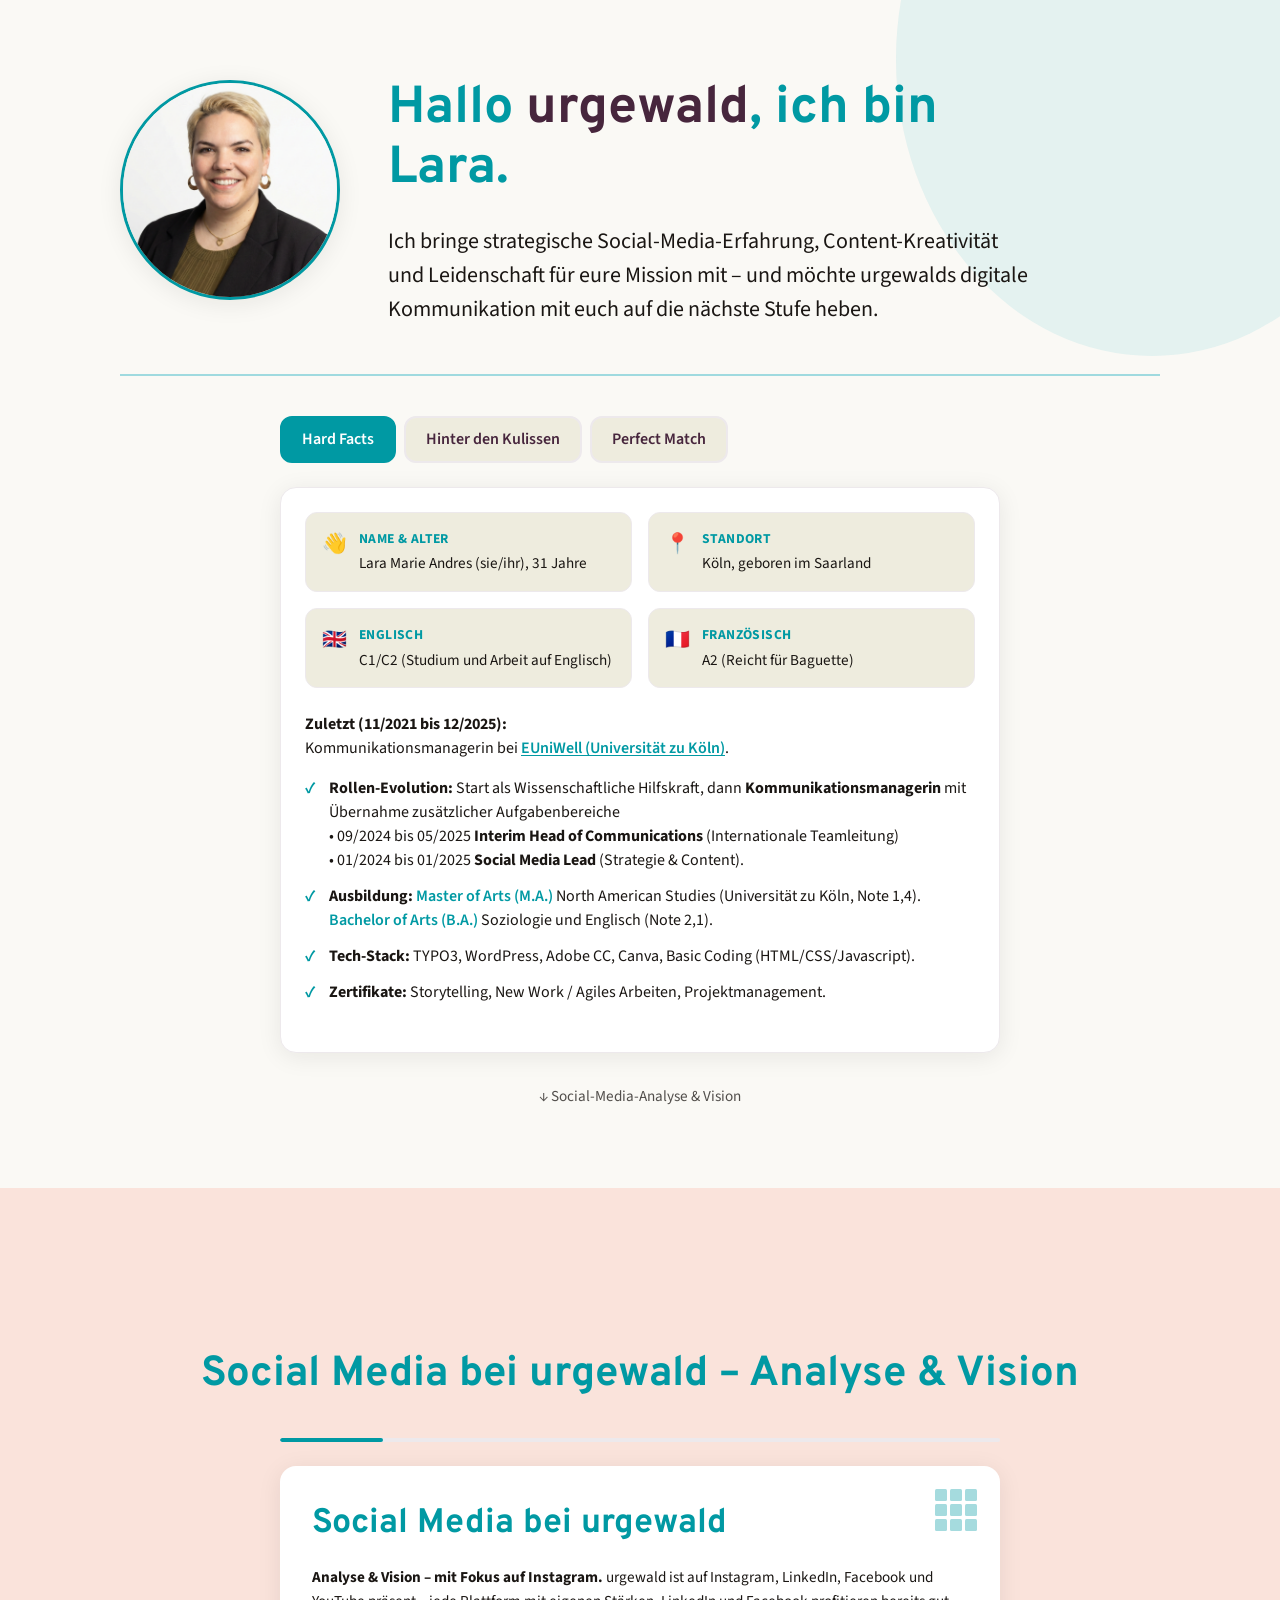
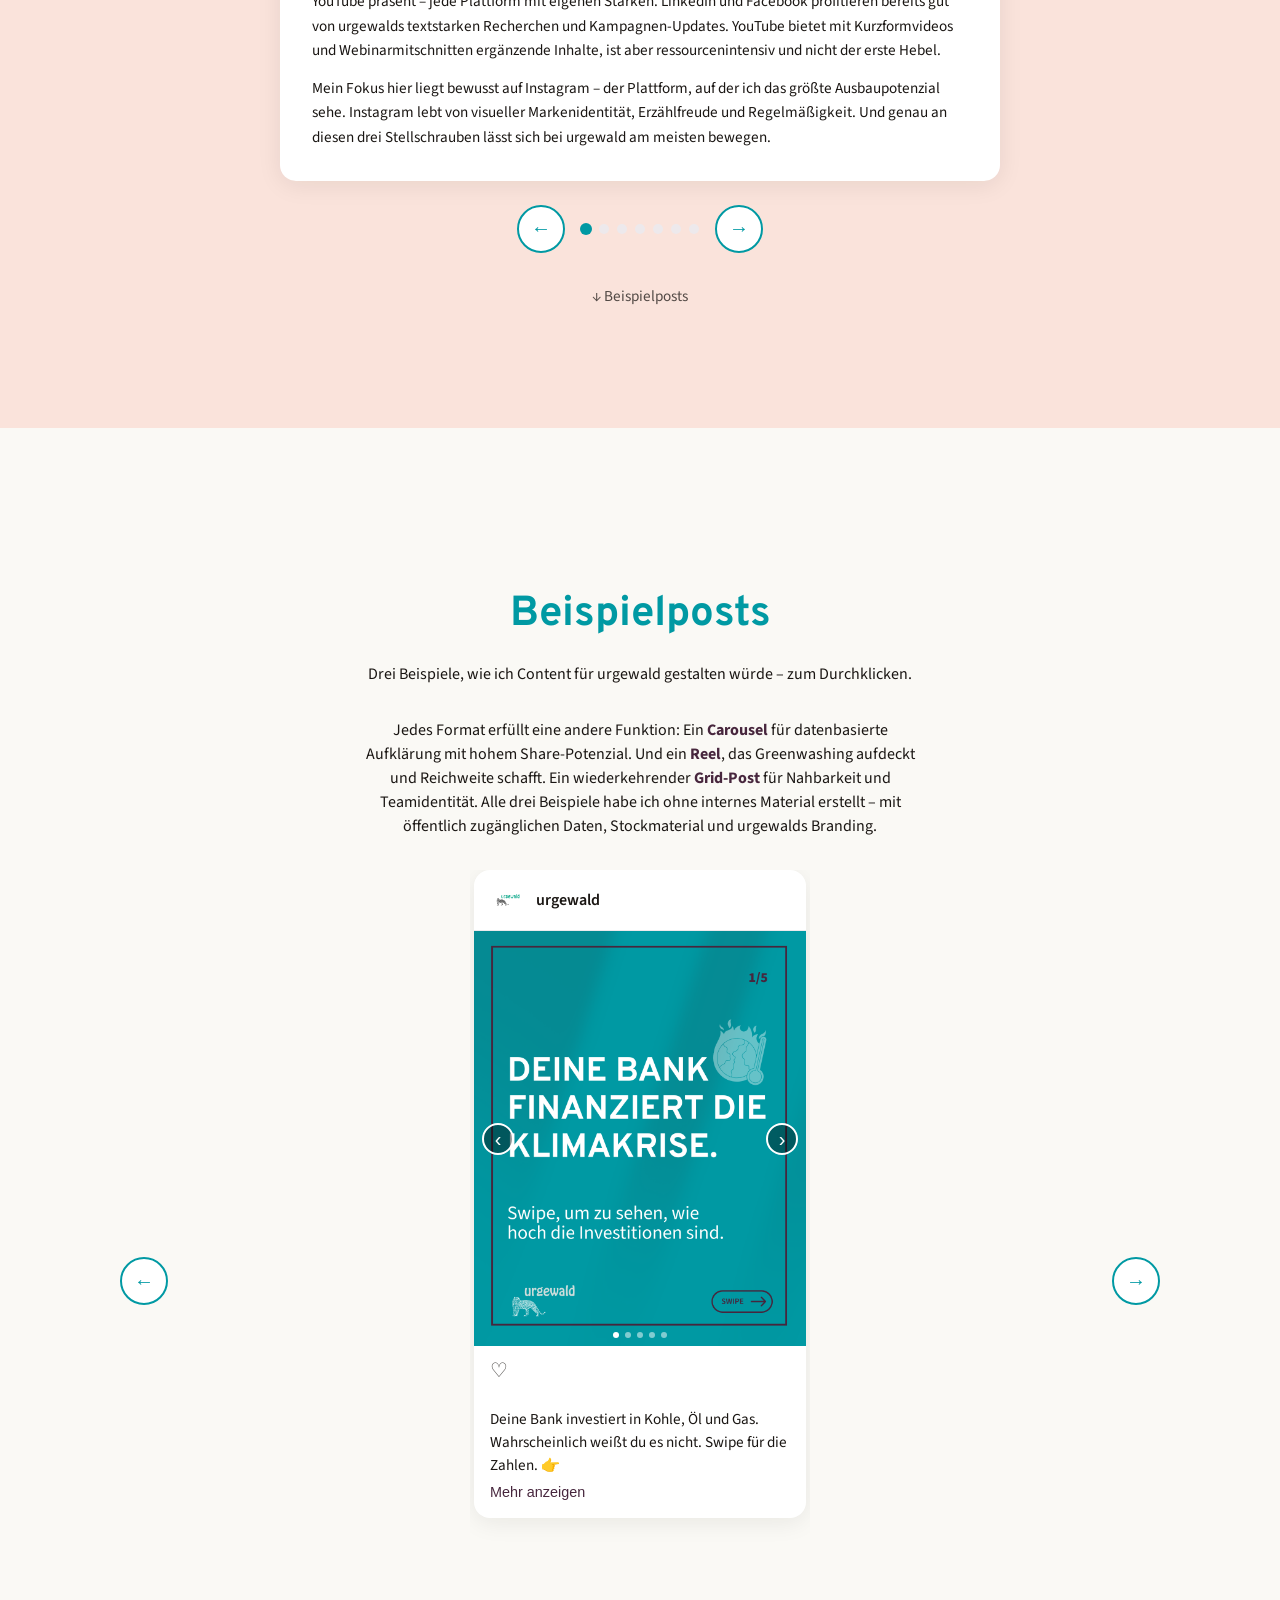
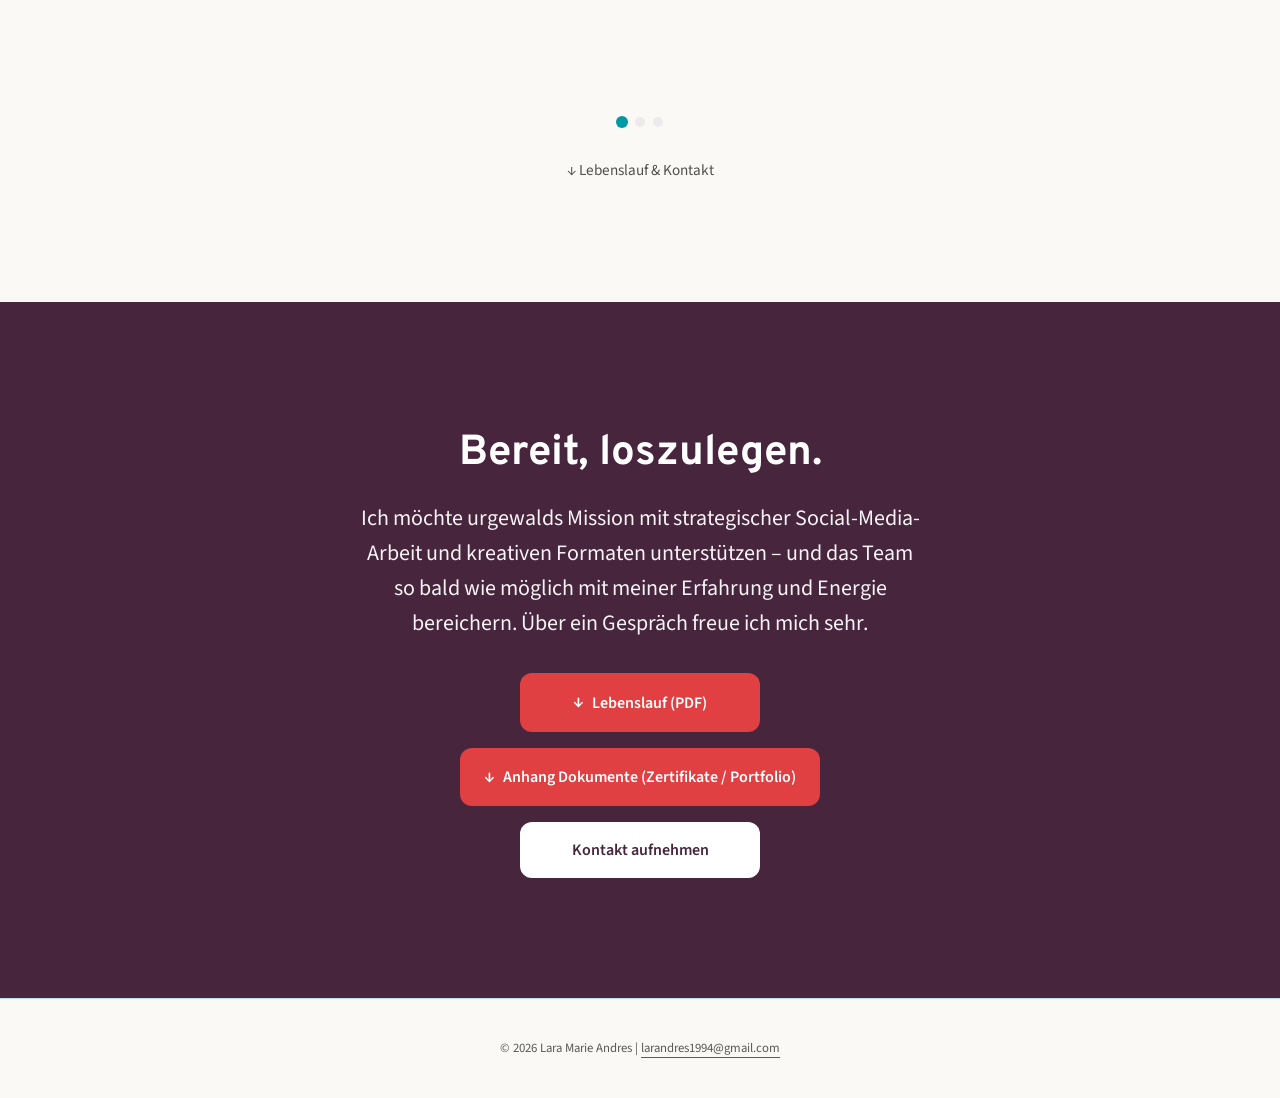
==== urgewald/index.html @ e2831ade "Urgewald Bewerbungsseite Urgewald Bewerbungsseite" ====
<!DOCTYPE html>
<html lang="de">
<head>
  <meta charset="UTF-8">
  <meta name="viewport" content="width=device-width, initial-scale=1.0">
  <title>Lara Marie Andres | Bewerbung Social Media – urgewald</title>
  <link rel="preconnect" href="https://fonts.googleapis.com">
  <link rel="preconnect" href="https://fonts.gstatic.com" crossorigin>
  <link href="https://fonts.googleapis.com/css2?family=Overpass:wght@400;600;700&family=Source+Sans+3:wght@400;600;700&display=swap" rel="stylesheet">
  <link rel="stylesheet" href="css/style.css">
</head>
<body>
  <main>
    <!-- Sektion 1: Hero + Lerne mich kennen -->
    <section class="section-hero revealed" id="hero">
      <div class="hero-accent" aria-hidden="true"></div>
      <div class="container hero-inner">
        <!-- Intro-Block -->
        <div class="hero-content">
          <div class="hero-image-block">
            <div class="hero-image-wrap">
              <img src="../Bewerbung_Quadrat.png" alt="Lara Marie Andres" class="hero-profile-img">
            </div>
          </div>
          <div class="hero-text">
            <h1 class="hero-headline">Hallo <span class="hero-headline-accent">urgewald</span>, ich bin Lara.</h1>
            <p class="hero-pitch">
              Ich bringe strategische Social-Media-Erfahrung, Content-Kreativität und Leidenschaft für eure Mission mit – und möchte urgewalds digitale Kommunikation mit euch auf die nächste Stufe heben.
            </p>
          </div>
        </div>

        <!-- Lerne mich kennen (Tabs wie Hauptseite) -->
        <div class="hero-know-me">
          <div class="tabs-container">
            <div class="tab-buttons" role="tablist">
              <button type="button" class="tab-btn active" role="tab" aria-selected="true" aria-controls="ugw-hard-facts" id="tab-hard" onclick="openTab(event, 'ugw-hard-facts')">Hard Facts</button>
              <button type="button" class="tab-btn" role="tab" aria-selected="false" aria-controls="ugw-behind-scenes" id="tab-behind" onclick="openTab(event, 'ugw-behind-scenes')">Hinter den Kulissen</button>
              <button type="button" class="tab-btn" role="tab" aria-selected="false" aria-controls="ugw-perfect-match" id="tab-match" onclick="openTab(event, 'ugw-perfect-match')">Perfect Match</button>
            </div>

            <div id="ugw-hard-facts" class="tab-content active" role="tabpanel" aria-labelledby="tab-hard">
              <div class="info-cards-grid">
                <div class="info-card">
                  <span class="info-icon">👋</span>
                  <div class="info-content">
                    <strong>Name & Alter</strong>
                    <span>Lara Marie Andres (sie/ihr), 31 Jahre</span>
                  </div>
                </div>
                <div class="info-card">
                  <span class="info-icon">📍</span>
                  <div class="info-content">
                    <strong>Standort</strong>
                    <span>Köln, geboren im Saarland</span>
                  </div>
                </div>
                <div class="info-card">
                  <span class="info-icon">🇬🇧</span>
                  <div class="info-content">
                    <strong>Englisch</strong>
                    <span>C1/C2 (Studium und Arbeit auf Englisch)</span>
                  </div>
                </div>
                <div class="info-card">
                  <span class="info-icon">🇫🇷</span>
                  <div class="info-content">
                    <strong>Französisch</strong>
                    <span>A2 (Reicht für Baguette)</span>
                  </div>
                </div>
              </div>
              <p class="tab-intro"><strong>Zuletzt (11/2021 bis 12/2025):</strong><br>
              Kommunikationsmanagerin bei <a href="https://www.euniwell.eu/" target="_blank" rel="noopener noreferrer" class="ugw-link">EUniWell (Universität zu Köln)</a>.</p>
              <ul class="check-list">
                <li><strong>Rollen-Evolution:</strong> Start als Wissenschaftliche Hilfskraft, dann <strong>Kommunikationsmanagerin</strong> mit Übernahme zusätzlicher Aufgabenbereiche<br>
                  • 09/2024 bis 05/2025 <strong>Interim Head of Communications</strong> (Internationale Teamleitung)<br>
                  • 01/2024 bis 01/2025 <strong>Social Media Lead</strong> (Strategie &amp; Content).</li>
                <li><strong>Ausbildung:</strong> <span class="highlight">Master of Arts (M.A.)</span> North American Studies (Universität zu Köln, Note 1,4). <span class="highlight">Bachelor of Arts (B.A.)</span> Soziologie und Englisch (Note 2,1).</li>
                <li><strong>Tech-Stack:</strong> TYPO3, WordPress, Adobe CC, Canva, Basic Coding (HTML/CSS/Javascript).</li>
                <li><strong>Zertifikate:</strong> Storytelling, New Work / Agiles Arbeiten, Projektmanagement.</li>
              </ul>
            </div>

            <div id="ugw-behind-scenes" class="tab-content" role="tabpanel" aria-labelledby="tab-behind">
              <p><strong>Mein Mindset & Motivation:</strong></p>
              <ul class="check-list">
                <li><strong>Haltung:</strong> Ich verstehe mich als Feministin und blicke <span class="highlight">intersektional</span> auf die Welt. Mein Studium hat meinen Blick für gesellschaftliche Zusammenhänge geschärft.</li>
                <li><strong>Engagement:</strong> Queere Rechte sind mir ein echtes Anliegen. Beim <a href="https://www.schmit-z.de/" target="_blank" rel="noopener noreferrer" class="ugw-link">SCHMIT-Z e.V.</a> habe ich gelernt, wie wichtig Sichtbarkeit ist – und wie man sie schafft.</li>
                <li><strong>Tech-Neugier:</strong> Ich bin der Typ Mensch, der wissen will, <em>wie</em> es funktioniert. Deshalb der VHS-Kurs in Programmierung. Ich nutze Tools nicht nur, ich denke sie mit.</li>
              </ul>
              <div class="info-box">
                <strong>Und sonst so?</strong>
                <p>Ich bin sehr tierlieb und gerne draußen unterwegs. Kreativ bin ich beim Töpfern und Linolschnitt tätig. Meine große Reiseliebe kommt aus meinem interkulturellen Interesse – neue Orte und Menschen inspirieren mich.</p>
                <div class="photo-gallery">
                  <div class="photo-item">
                    <img src="../foto_natur.jpg" alt="Draußen in der Natur" class="gallery-img">
                    <p class="photo-caption">Outdoor-Liebe 🌲</p>
                  </div>
                  <div class="photo-item">
                    <img src="../foto_kreativ.jpg" alt="Kreative Arbeit" class="gallery-img">
                    <p class="photo-caption">Kreativ tätig 🎨</p>
                  </div>
                  <div class="photo-item">
                    <img src="../foto_reise.jpg" alt="Auf Reisen" class="gallery-img">
                    <p class="photo-caption">Weltentdeckerin 🚄</p>
                  </div>
                </div>
              </div>
            </div>

            <div id="ugw-perfect-match" class="tab-content" role="tabpanel" aria-labelledby="tab-match">
              <p><strong>Was ich suche:</strong></p>
              <p>Köln ist meine Homebase. Ich suche eine Aufgabe mit <span class="highlight">Wirkung</span> – genau wie bei urgewald.</p>
              <ul class="check-list">
                <li><strong>Das Umfeld:</strong> Meine Wurzeln liegen im Non-Profit-Sektor. Ein <strong>wertebasiertes</strong> Team wie eures reizt mich besonders.</li>
                <li><strong>Ort & Modus:</strong> Köln passt perfekt. <strong>Hybrid & Remote</strong> sind für mich selbstverständlich – und zu Protesten oder Terminen reise ich gerne.</li>
                <li><strong>Die Kultur:</strong> Offenheit, Humor und der Wille, Dinge besser zu machen – das lebe ich. Lösungsorientierte Kritik und strukturiertes Feedback schätze ich.</li>
              </ul>
              <div class="availability-box">
                <strong class="availability-title">Verfügbarkeit & Rahmenbedingungen</strong>
                <div class="availability-grid">
                  <div class="availability-card">
                    <span class="availability-icon">📅</span>
                    <span class="availability-label">Start</span>
                    <span class="availability-value">So bald wie möglich</span>
                  </div>
                  <div class="availability-card">
                    <span class="availability-icon">⏰</span>
                    <span class="availability-label">Stunden</span>
                    <span class="availability-value">32–38,5 möglich</span>
                  </div>
                  <div class="availability-card">
                    <span class="availability-icon">🚄</span>
                    <span class="availability-label">Reisebereitschaft</span>
                    <span class="availability-value">Ja, gerne für Proteste und Termine</span>
                  </div>
                </div>
              </div>
            </div>
          </div>
        </div>

        <p class="scroll-hint" onclick="document.querySelector('.section-slides').scrollIntoView({behavior:'smooth'})">
          ↓ Social-Media-Analyse &amp; Vision
        </p>
      </div>
    </section>
    <!-- Sektion 2: Slide-Präsentation -->
    <section class="section-slides" id="slides">
      <div class="container">
        <h2 class="slides-section-title">Social Media bei urgewald – Analyse & Vision</h2>
        <div class="slides-wrapper">
          <div class="slides-progress" role="progressbar" aria-valuenow="1" aria-valuemin="1" aria-valuemax="7">
            <div class="slides-progress-bar" id="slidesProgressBar"></div>
          </div>
          <div class="slides-viewport">
            <div class="slide active" data-slide="1">
              <div class="slide-card">
                <span class="slide-picto" aria-hidden="true">
                  <svg viewBox="0 0 32 32" fill="currentColor" width="48" height="48"><rect x="2" y="2" width="8" height="8" rx="1"/><rect x="12" y="2" width="8" height="8" rx="1"/><rect x="22" y="2" width="8" height="8" rx="1"/><rect x="2" y="12" width="8" height="8" rx="1"/><rect x="12" y="12" width="8" height="8" rx="1"/><rect x="22" y="12" width="8" height="8" rx="1"/><rect x="2" y="22" width="8" height="8" rx="1"/><rect x="12" y="22" width="8" height="8" rx="1"/><rect x="22" y="22" width="8" height="8" rx="1"/></svg>
                </span>
                <h3>Social Media bei urgewald</h3>
                <div class="slide-body">
                  <p><strong>Analyse & Vision – mit Fokus auf Instagram.</strong> urgewald ist auf Instagram, LinkedIn, Facebook und YouTube präsent – jede Plattform mit eigenen Stärken. LinkedIn und Facebook profitieren bereits gut von urgewalds textstarken Recherchen und Kampagnen-Updates. YouTube bietet mit Kurzformvideos und Webinarmitschnitten ergänzende Inhalte, ist aber ressourcenintensiv und nicht der erste Hebel.</p>
                  <p>Mein Fokus hier liegt bewusst auf Instagram – der Plattform, auf der ich das größte Ausbaupotenzial sehe. Instagram lebt von visueller Markenidentität, Erzählfreude und Regelmäßigkeit. Und genau an diesen drei Stellschrauben lässt sich bei urgewald am meisten bewegen.</p>
                </div>
              </div>
            </div>
            <div class="slide" data-slide="2">
              <div class="slide-card">
                <span class="slide-picto" aria-hidden="true">
                  <svg viewBox="0 0 32 32" fill="none" stroke="currentColor" stroke-width="1.5" stroke-linecap="round" stroke-linejoin="round" width="48" height="48"><line x1="16" y1="0.5" x2="16" y2="4.5"/><line x1="8" y1="4" x2="10" y2="6"/><line x1="24" y1="4" x2="22" y2="6"/><circle cx="16" cy="11" r="7"/><path d="M13 18h6l1 4H12l1-4z"/></svg>
                </span>
                <h3>Was läuft gut</h3>
                <div class="slide-body">
                  <p><strong>Starke inhaltliche Substanz – und Inhalte, die ankommen.</strong> Was vielen Organisationen auf Social Media fehlt, hat urgewald im Überfluss: brisante Recherchen, harte Zahlen und echte Kampagnenerfolge. Dass daraus wirksamer Content werden kann, zeigt <a href="https://www.instagram.com/p/DUA5lpFCEUA/?img_index=1" target="_blank" rel="noopener noreferrer">dieser Eigen-Post zum Milliarden-Deal von Energy Transfer mit der Deutschen Bank</a>: „Milliarden-Deal mit Klimakiller und Deutsche Bank mal wieder dabei…" – starke Hook, atmosphärisches Bild, Swipe-Aufforderung. 467 Likes, 74 Shares, 169 Saves. Das sind Zahlen, die zeigen: Wenn urgewald in einem eigenständigen Format mit klarer Handschrift postet, funktioniert das hervorragend. Dieser Post ist die Blaupause – davon braucht es mehr.</p>
                </div>
              </div>
            </div>
            <div class="slide" data-slide="3">
              <div class="slide-card">
                <span class="slide-picto" aria-hidden="true">
                  <svg viewBox="0 0 32 32" fill="none" stroke="currentColor" stroke-width="1.25" stroke-linecap="round" width="48" height="48"><circle cx="16" cy="16" r="3"/><circle cx="16" cy="5" r="2.5"/><circle cx="24" cy="9" r="2.5"/><circle cx="27" cy="16" r="2.5"/><circle cx="24" cy="23" r="2.5"/><circle cx="16" cy="27" r="2.5"/><circle cx="8" cy="23" r="2.5"/><circle cx="5" cy="16" r="2.5"/><circle cx="8" cy="9" r="2.5"/><line x1="16" y1="16" x2="16" y2="7"/><line x1="16" y1="16" x2="21.5" y2="10.5"/><line x1="16" y1="16" x2="24.5" y2="16"/><line x1="16" y1="16" x2="21.5" y2="21.5"/><line x1="16" y1="16" x2="16" y2="24.5"/><line x1="16" y1="16" x2="10.5" y2="21.5"/><line x1="16" y1="16" x2="7.5" y2="16"/><line x1="16" y1="16" x2="10.5" y2="10.5"/><line x1="16" y1="7" x2="10.5" y2="10.5"/><line x1="16" y1="7" x2="21.5" y2="10.5"/><line x1="21.5" y1="10.5" x2="24.5" y2="16"/><line x1="24.5" y1="16" x2="21.5" y2="21.5"/><line x1="21.5" y1="21.5" x2="16" y2="24.5"/><line x1="16" y1="24.5" x2="10.5" y2="21.5"/><line x1="10.5" y1="21.5" x2="7.5" y2="16"/><line x1="7.5" y1="16" x2="10.5" y2="10.5"/><line x1="10.5" y1="10.5" x2="16" y2="7"/></svg>
                </span>
                <h3>Was läuft gut</h3>
                <div class="slide-body">
                  <p><strong>Starkes Netzwerk & kluge Kooperationen.</strong> urgewald kooperiert bereits regelmäßig mit reichweitenstarken Accounts – darunter <a href="https://www.instagram.com/campaignforukraine" target="_blank" rel="noopener noreferrer">@campaignforukraine</a> (20,5k Follower) und <a href="https://www.instagram.com/fridaysforfuture.de" target="_blank" rel="noopener noreferrer">@fridaysforfuture.de</a> (550.000+ Follower). Co-Posts mit solchen Partnern sind ein enormer Reichweiten-Hebel, gerade für einen wachsenden Account. Aus meiner Erfahrung beim Aufbau der Social-Media-Kanäle von EUniWell weiß ich: Solche Netzwerke aufzubauen dauert oft Jahre. Dass urgewald hier schon so gut aufgestellt ist, ist ein echter Vorsprung – und eine Grundlage, auf der sich strategisch aufbauen lässt.</p>
                </div>
              </div>
            </div>
            <div class="slide" data-slide="4">
              <div class="slide-card">
                <span class="slide-picto" aria-hidden="true">
                  <svg viewBox="0 0 32 32" fill="currentColor" width="48" height="48"><rect x="4" y="20" width="4" height="8" rx="0.5"/><rect x="10" y="14" width="4" height="14" rx="0.5"/><rect x="16" y="8" width="4" height="20" rx="0.5"/><rect x="22" y="14" width="4" height="14" rx="0.5"/><rect x="28" y="20" width="4" height="8" rx="0.5"/></svg>
                </span>
                <h3>Woran wir arbeiten sollten</h3>
                <div class="slide-body">
                  <p><strong>Mehr Eigen-Content, höhere Frequenz.</strong> Der Instagram-Feed zeigt aktuell einen hohen Anteil an Co-Posts – ein Zeichen der starken Netzwerkarbeit und absolut richtig so. Aber: Co-Posts allein bauen keine Marke. Wer auf urgewalds Profil landet, muss innerhalb weniger Sekunden verstehen: Das ist urgewald, das machen die, dafür stehen die.</p>
                  <p>Der Energy-Transfer-Post zeigt, wie stark urgewalds Eigen-Content performen kann – deutlich besser als die meisten Co-Posts. Der Schlüssel liegt darin, die eigene Postfrequenz deutlich zu erhöhen. Wenn von neun Posts im Grid sechs klar als urgewald-Content erkennbar sind – mit einheitlichem Design, eigener Tonalität, eigenen Formaten – dann ordnen sich Co-Posts ganz natürlich dazwischen ein, ohne das Gesamtbild zu dominieren.</p>
                  <p>Gleichzeitig ist eine höhere Frequenz essenziell für den Algorithmus: Instagram belohnt Accounts, die regelmäßig und verlässlich posten, mit mehr Sichtbarkeit. Wer drei- bis viermal pro Woche postet statt unregelmäßig, wird vom Algorithmus anders behandelt – mehr Impressions, mehr Explore-Reichweite, mehr Wachstum.</p>
                </div>
              </div>
            </div>
            <div class="slide" data-slide="5">
              <div class="slide-card">
                <span class="slide-picto" aria-hidden="true">
                  <svg viewBox="0 0 32 32" fill="none" stroke="currentColor" stroke-width="1.5" stroke-linejoin="round" width="48" height="48"><rect x="6" y="18" width="20" height="8" rx="1"/><rect x="8" y="12" width="20" height="8" rx="1"/><rect x="10" y="6" width="20" height="8" rx="1"/></svg>
                </span>
                <h3>Woran wir arbeiten sollten</h3>
                <div class="slide-body">
                  <p><strong>Neue Erzählformen & wiederkehrende Formate.</strong> Mehr Frequenz heißt nicht einfach mehr Content – sondern klügerer Content. Wiederkehrende Serien lösen gleich mehrere Probleme: Sie schaffen Wiedererkennbarkeit, erleichtern die Produktion und geben der Community Orientierung.</p>
                  <p>Beispiele, die zu urgewald passen könnten:</p>
                  <ul class="slide-list">
                    <li><strong>„Follow the Money"</strong> – Daten-Carousels, die Finanzflüsse sichtbar machen. urgewalds Kernkompetenz, übersetzt in ein visuelles Format.</li>
                    <li><strong>„Wusstest du, dass deine Bank…?"</strong> – Einzelfakten, provokant aufbereitet. Hohe Share-Wahrscheinlichkeit, niedrige Produktionsschwelle.</li>
                    <li><strong>„Gesichter von urgewald"</strong> – Campaigner*innen erzählen in 60 Sekunden, woran sie gerade arbeiten. Nahbarkeit und die Menschen hinter den Recherchen.</li>
                    <li><strong>Kampagnen-Updates</strong> – Was hat urgewald diese Woche bewegt? Ein festes Format, das Erfolge erlebbar macht.</li>
                  </ul>
                  <p>Damit Formate wiedererkennbar und konsistent wirken, ist ein <strong>verbindlicher Styleguide</strong> – für Schrift, Farben und Tonalität – unabdingbar.</p>
                  <p>Humor und Zugänglichkeit sind dabei kein Widerspruch zur Ernsthaftigkeit – Accounts wie <a href="https://www.instagram.com/katapultmagazin" target="_blank" rel="noopener noreferrer">@katapultmagazin</a> zeigen, dass gerade die Kombination aus Haltung und Leichtigkeit auf Instagram funktioniert.</p>
                </div>
              </div>
            </div>
            <div class="slide" data-slide="6">
              <div class="slide-card">
                <span class="slide-picto" aria-hidden="true">
                  <svg viewBox="0 0 32 32" fill="none" stroke="currentColor" stroke-width="1.5" stroke-linecap="round" width="48" height="48"><circle cx="16" cy="16" r="10"/><circle cx="16" cy="16" r="4"/><line x1="16" y1="6" x2="16" y2="10"/><line x1="16" y1="22" x2="16" y2="26"/><line x1="6" y1="16" x2="10" y2="16"/><line x1="22" y1="16" x2="26" y2="16"/><line x1="10" y1="10" x2="13" y2="13"/><line x1="22" y1="10" x2="19" y2="13"/><line x1="22" y1="22" x2="19" y2="19"/><line x1="10" y1="22" x2="13" y2="19"/></svg>
                </span>
                <h3>Meine Vision</h3>
                <div class="slide-body">
                  <p>Social Media nicht als Verlängerung der Pressearbeit, sondern als eigenständiges Kampagnen-Instrument.</p>
                  <ul class="slide-list">
                    <li><strong>Eigene Stimme stärken.</strong> Kooperationen bleiben ein wichtiger Reichweiten-Hebel – aber urgewald braucht daneben einen starken, regelmäßigen eigenen Content-Strom. Der Energy-Transfer-Post beweist: Wenn urgewald mit eigener Handschrift postet, übertrifft das die meisten Co-Posts an Engagement. Mehr davon.</li>
                    <li><strong>Formate, die tragen.</strong> Wiederkehrende Serien, die sowohl schnell produzierbar sind als auch visuell überzeugen. Ein System, kein Zufall. Eigen-Content als Rückgrat, Co-Posts als Reichweiten-Boost.</li>
                    <li><strong>Community aufbauen.</strong> Nicht nur senden, sondern Beziehungen pflegen. Kommentare beantworten, Interaktion fördern, Influencer*innen-Kooperationen anstoßen. Aus Follower*innen werden Unterstützer*innen – und aus Unterstützer*innen Spender*innen.</li>
                    <li><strong>Datenbasiert weiterentwickeln.</strong> Klare KPIs, regelmäßige Performance-Reviews. Nicht Reichweite um jeden Preis, sondern Reichweite, die auf urgewalds Mission einzahlt.</li>
                  </ul>
                </div>
              </div>
            </div>
            <div class="slide" data-slide="7">
              <div class="slide-card">
                <span class="slide-picto" aria-hidden="true">
                  <svg viewBox="0 0 32 32" fill="none" stroke="currentColor" stroke-width="1.5" stroke-linecap="round" stroke-linejoin="round" width="48" height="48"><path d="M5 26h8v-6h8v-6h8v-6"/></svg>
                </span>
                <h3>Erste Schritte</h3>
                <div class="slide-body">
                  <p>Ein guter Start heißt für mich: Zuerst zuhören, dann gestalten.</p>
                  <p><strong>Monat 1 – Verstehen.</strong> Gespräche mit dem Medien-Team, den Campaigner*innen und der Geschäftsführung. Welche Kampagnen stehen an? Was hat funktioniert, was nicht? Wie sieht der Workflow aus? Parallel: Audit aller Social-Media-Kanäle – Zahlen, Formate, Zielgruppen, Posting-Frequenz.</p>
                  <p><strong>Monat 2–3 – Grundlagen legen.</strong> Content-Strategie entwickeln. Erste eigene Formatserien pilotieren und die Posting-Frequenz schrittweise hochfahren. Redaktionsprozesse etablieren, die zum Team passen – nachhaltig produzierbar, nicht auf Burnout gebaut.</p>
                  <p><strong>Monat 4–6 – Skalieren und lernen.</strong> Formate anhand erster Performance-Daten optimieren. Neue Erzählformen testen. Influencer*innen-Kooperationen anstoßen. Erste Erfolge sichtbar machen – intern wie extern.</p>
                  <p>Aus meiner Erfahrung bei EUniWell weiß ich: Der Aufbau von Social-Media-Kanälen braucht Geduld – die ersten Monate sind selten spektakulär. Aber mit klarer Strategie, starken Formaten und dem Netzwerk, das urgewald bereits hat, bin ich überzeugt, dass die Wachstumskurve kommen wird.</p>
                </div>
              </div>
            </div>
          </div>
          <div class="slides-nav">
            <button type="button" class="slides-btn slides-btn-prev" id="slidesPrev" aria-label="Vorheriger Slide">←</button>
            <div class="slides-dots" id="slidesDots" role="tablist"></div>
            <button type="button" class="slides-btn slides-btn-next" id="slidesNext" aria-label="Nächster Slide">→</button>
          </div>
        </div>
        <p class="scroll-hint" onclick="document.querySelector('#carousel').scrollIntoView({behavior:'smooth'})">
          ↓ Beispielposts
        </p>
      </div>
    </section>
    <!-- Sektion 3: Carousel -->
    <section class="section-carousel" id="carousel">
      <div class="container">
        <h2 class="carousel-section-title">Beispielposts</h2>
        <p class="carousel-section-intro">Drei Beispiele, wie ich Content für urgewald gestalten würde – zum Durchklicken.</p>
        <p class="carousel-section-intro">Jedes Format erfüllt eine andere Funktion: Ein <span class="format-term">Carousel</span> für datenbasierte Aufklärung mit hohem Share-Potenzial. Und ein <span class="format-term">Reel</span>, das Greenwashing aufdeckt und Reichweite schafft. Ein wiederkehrender <span class="format-term">Grid-Post</span> für Nahbarkeit und Teamidentität. Alle drei Beispiele habe ich ohne internes Material erstellt – mit öffentlich zugänglichen Daten, Stockmaterial und urgewalds Branding.</p>
        <div class="carousel-outer">
          <button type="button" class="carousel-arrow carousel-arrow-prev" id="carouselPrev" aria-label="Vorheriger Post">←</button>
          <div class="carousel-viewport">
            <div class="carousel-track" id="carouselTrack">
              <article class="carousel-card">
                <div class="post-mockup">
                  <div class="post-mockup-header">
                    <img src="assets/images/urgewald-profil.png.jpg" alt="urgewald" class="post-mockup-avatar">
                    <span class="post-mockup-name">urgewald</span>
                  </div>
                  <div class="post-mockup-media post-mockup-carousel">
                    <div class="inner-carousel-viewport">
                      <div class="inner-carousel-track" data-inner-carousel>
                        <img src="assets/images/urgewald Carousel 1.png" alt="Carousel 1/5 – Deine Bank finanziert die Klimakrise">
                        <img src="assets/images/urgewald Carousel 2.png" alt="Carousel 2/5 – 3,8 Billionen">
                        <img src="assets/images/urgewald Carousel 3.png" alt="Carousel 3/5 – Deutsche Banken">
                        <img src="assets/images/urgewald Carousel 4.png" alt="Carousel 4/5 – Du kannst etwas tun">
                        <img src="assets/images/urgewald Carousel 5.png" alt="Carousel 5/5 – urgewald deckt auf">
                      </div>
                    </div>
                    <button type="button" class="inner-carousel-btn inner-carousel-prev" aria-label="Vorheriges Bild">‹</button>
                    <button type="button" class="inner-carousel-btn inner-carousel-next" aria-label="Nächstes Bild">›</button>
                    <div class="inner-carousel-dots" data-inner-dots></div>
                  </div>
                  <div class="post-mockup-metrics">
                    <button type="button" class="post-mockup-like" aria-label="Gefällt mir" data-post-like><span class="like-icon" aria-hidden="true">♡</span></button>
                  </div>
                  <div class="post-mockup-caption" data-caption>
                    <div class="caption-text">
                      <p>Deine Bank investiert in Kohle, Öl und Gas. Wahrscheinlich weißt du es nicht. Swipe für die Zahlen. 👉</p>
                      <p>3,8 Billionen Euro – so viel haben die 60 größten Banken weltweit seit dem Pariser Klimaabkommen in fossile Energien gesteckt. Darunter auch deutsche Banken: Deutsche Bank, Commerzbank, DZ Bank.</p>
                      <p>Sie vergeben Kredite an Unternehmen, die neue Kohleminen erschließen, Öl-Pipelines bauen und LNG-Terminals errichten. Gleichzeitig schmücken sie ihre Websites mit Windrädern und ESG-Versprechen.</p>
                      <p>Was du tun kannst:<br>🔍 Frag deine Bank, was sie mit deinem Geld macht.<br>🔄 Wechsle zu einer nachhaltigen Alternative.<br>📢 Teile diesen Post – denn die meisten wissen es nicht.</p>
                      <p>Quellen: Banking on Climate Chaos Report 2024, urgewald GOGEL-Datenbank (öffentlich zugänglich)</p>
                      <p>🔗 Link in Bio: Prüfe deine Bank.</p>
                      <p>#FollowTheMoney #Klimakrise #DeutscheBank #Greenwashing #urgewald #Bankenwechsel #FossilFinance</p>
                    </div>
                    <button type="button" class="caption-toggle" data-caption-toggle>Mehr anzeigen</button>
                  </div>
                </div>
              </article>
              <article class="carousel-card">
                <div class="post-mockup">
                  <div class="post-mockup-header">
                    <img src="assets/images/urgewald-profil.png.jpg" alt="urgewald" class="post-mockup-avatar">
                    <span class="post-mockup-name">urgewald</span>
                  </div>
                  <div class="post-mockup-media post-mockup-media-reel">
                    <video src="assets/images/urgewald Reel.mp4" playsinline loop preload="metadata" class="post-mockup-video" aria-label="Reel-Video" data-reel-video></video>
                    <button type="button" class="reel-play-overlay" data-reel-play aria-label="Video mit Ton abspielen">
                      <span class="reel-play-icon" aria-hidden="true">▶</span>
                      <span class="reel-play-label">Mit Ton abspielen</span>
                    </button>
                  </div>
                  <div class="post-mockup-metrics">
                    <button type="button" class="post-mockup-like" aria-label="Gefällt mir" data-post-like><span class="like-icon" aria-hidden="true">♡</span></button>
                  </div>
                  <div class="post-mockup-caption" data-caption>
                    <div class="caption-text">
                      <p>„Wir maximieren unseren Beitrag zu den Pariser Klimazielen." – Deutsche Bank, Geschäftsbericht 2024.</p>
                      <p>Die Realität? 👀</p>
                      <p>💰 Täglich 45 Mio. US-Dollar für fossile Unternehmen<br>🌊 Platz 16 der größten LNG-Finanzierer weltweit<br>🌳 Platz 4 bei Öl- und Gasbohrungen im Amazonas<br>🏭 Geschäfte mit 22 der 30 klimaschädlichsten Unternehmen der Welt</p>
                      <p>Grüne Websites, grüne Versprechen – und fossile Milliarden. Wir schauen hin.</p>
                      <p>🔗 In unserer GOGEL-Datenbank könnt ihr selbst nachschauen, welche Banken fossile Industrien finanzieren. Link in Bio.</p>
                      <p>Quelle: urgewald-Briefing „Deutsche Bank: Fossile aus Leidenschaft", Banking on Climate Chaos 2024, GOGEL</p>
                      <p>#DeutscheBank #Greenwashing #FollowTheMoney #Klimakrise #FossilFinance #urgewald #LNG #Kohle #EnergyTransfer</p>
                    </div>
                    <button type="button" class="caption-toggle" data-caption-toggle>Mehr anzeigen</button>
                  </div>
                </div>
              </article>
              <article class="carousel-card">
                <div class="post-mockup">
                  <div class="post-mockup-header">
                    <img src="assets/images/urgewald-profil.png.jpg" alt="urgewald" class="post-mockup-avatar">
                    <span class="post-mockup-name">urgewald</span>
                  </div>
                  <div class="post-mockup-media">
                    <img src="assets/images/urgewald Grid Post.png" alt="Lerne uns kennen – Hi, ich bin Lara! Lara Marie Andres, Senior Managerin Digitale Kommunikation" class="post-mockup-img">
                  </div>
                  <div class="post-mockup-metrics">
                    <button type="button" class="post-mockup-like" aria-label="Gefällt mir" data-post-like><span class="like-icon" aria-hidden="true">♡</span></button>
                  </div>
                  <div class="post-mockup-caption" data-caption>
                    <div class="caption-text">
                      <p>Neu hier? Dann lass uns vorstellen. 👋</p>
                      <p>Wir sind rund 70 Menschen, die Banken und Konzernen auf die Finger schauen – wenn ihre Geschäfte Mensch und Umwelt schaden. In dieser Serie zeigen wir euch, wer hinter urgewald steckt.</p>
                      <p>Den Anfang macht Lara aus dem Kommunikationsteam. Ihr Antrieb: Die Recherchen und Daten von urgewald so erzählen, dass sie nicht in PDFs verschwinden – sondern Millionen Menschen erreichen. 📣</p>
                      <p>Wer sind wir noch? Stay tuned. ✊</p>
                      <p>#WirSindUrgewald #urgewald #Klimagerechtigkeit #NGO</p>
                    </div>
                    <button type="button" class="caption-toggle" data-caption-toggle>Mehr anzeigen</button>
                  </div>
                </div>
              </article>
            </div>
          </div>
          <button type="button" class="carousel-arrow carousel-arrow-next" id="carouselNext" aria-label="Nächster Post">→</button>
        </div>
        <div class="carousel-dots-wrap">
          <div class="carousel-dots" id="carouselDots" role="tablist"></div>
        </div>
        <p class="scroll-hint" onclick="document.querySelector('#closing').scrollIntoView({behavior:'smooth'})">
          ↓ Lebenslauf &amp; Kontakt
        </p>
      </div>
    </section>
    <!-- Sektion 4: CV & Closing -->
    <section class="section-closing" id="closing">
      <div class="container closing-inner">
        <h2 class="closing-headline">Bereit, loszulegen.</h2>
        <p class="closing-text">
          Ich möchte urgewalds Mission mit strategischer Social-Media-Arbeit und kreativen Formaten unterstützen – und das Team so bald wie möglich mit meiner Erfahrung und Energie bereichern. Über ein Gespräch freue ich mich sehr.
        </p>
        <div class="closing-actions">
          <a href="assets/docs/urgewald_Bewerbung_Andres_Lebenslauf.pdf" download class="btn btn-download">
            <span class="btn-icon" aria-hidden="true">↓</span>
            Lebenslauf (PDF)
          </a>
          <a href="assets/docs/urgewald_Bewerbung_Andres_Anhang.pdf" download class="btn btn-download">
            <span class="btn-icon" aria-hidden="true">↓</span>
            Anhang Dokumente (Zertifikate / Portfolio)
          </a>
          <a href="mailto:larandres1994@gmail.com?subject=Bewerbung%20Social%20Media%20urgewald" class="btn btn-cta">
            Kontakt aufnehmen
          </a>
        </div>
      </div>
    </section>
    <footer class="site-footer">
      &copy; 2026 Lara Marie Andres | <a href="mailto:larandres1994@gmail.com">larandres1994@gmail.com</a>
    </footer>
  </main>
  <script src="js/main.js"></script>
</body>
</html>
---- urgewald/css/style.css ----
/* === Urgewald Bewerbungswebsite – Design System === */
/* Fonts loaded via <link> in index.html */

:root {
  /* Farben */
  --ugw-primary: #0099a3;
  --ugw-primary-light: #9FDADF;
  --ugw-secondary: #47263D;
  --ugw-bg-1: #FFE382;
  --ugw-bg-2: #FAE3DB;
  --ugw-bg-3: #FAF9F5;
  --ugw-bg-4: #EEECDE;
  --ugw-action-1: #E04042;
  --ugw-action-2: #EDE9EC;
  --ugw-action-3: var(--ugw-secondary);
  --ugw-white: #FFFFFF;
  --ugw-black: #1A1613;

  /* Typografie */
  --heading-font-family: 'Overpass', 'Interstate', sans-serif;
  --body-font-family: 'Source Sans 3', sans-serif;
  font-family: var(--body-font-family);
  font-weight: 400;

  /* Font-Größen */
  --font-size-xlarge: 1.375rem;
  --font-size-small: 1rem;
  --font-size-h1: 3.25rem;
  --font-size-h2: 2.625rem;
  --font-size-h3: 2.125rem;
  --font-size-h4: 1.688rem;
  --font-size-h5: 1.375rem;
  --font-weight-heading: 700;

  /* Layout */
  --content-width: 1120px;
  --layout-spacing: 80px;
  --spacing-contentboxes: 120px;
  --spacing-large: 1.5rem;
  --spacing-medium: 1rem;
  --spacing-small: 0.5rem;

  /* Radius & Shadow */
  --radius-soft: 12px;
  --radius-card: 16px;
  --shadow-card: 0 4px 24px rgba(26, 22, 19, 0.08);
  --shadow-card-hover: 0 8px 32px rgba(26, 22, 19, 0.12);
}

/* Base */
*, *::before, *::after { box-sizing: border-box; }
html { scroll-behavior: smooth; }
body {
  margin: 0;
  color: var(--ugw-black);
  background: var(--ugw-bg-3);
  line-height: 1.5;
  -webkit-font-smoothing: antialiased;
}

/* Typography */
h1, .h1 {
  font-family: var(--heading-font-family);
  font-size: var(--font-size-h1);
  font-weight: var(--font-weight-heading);
  line-height: 1.15;
  margin-bottom: var(--spacing-large);
  color: var(--ugw-primary);
}
h2, .h2 {
  font-family: var(--heading-font-family);
  font-size: var(--font-size-h2);
  font-weight: var(--font-weight-heading);
  color: var(--ugw-primary);
  margin-bottom: var(--spacing-medium);
}
h3, .h3 {
  font-family: var(--heading-font-family);
  font-size: var(--font-size-h3);
  font-weight: var(--font-weight-heading);
  color: var(--ugw-black);
  margin-bottom: var(--spacing-medium);
}
h4, .h4 { font-size: var(--font-size-h4); }
h5, .h5 { font-size: var(--font-size-h5); }
p { margin: 0 0 var(--spacing-medium); }

/* Container */
.container {
  width: 100%;
  max-width: var(--content-width);
  margin: 0 auto;
  padding: 0 24px;
}

/* Responsive Breakpoints (Mobile-first) */
/* Base = mobile (< 768px) */
/* Tablet: 768px */
/* Desktop: 1024px */

@media (min-width: 768px) {
  :root {
    --font-size-h1: 3.25rem;
  }
  .container { padding: 0 32px; }
}

@media (min-width: 1024px) {
  .container { padding: 0 40px; }
}

/* === Sektion 1: Hero === */
.section-hero {
  padding: var(--layout-spacing) 0;
  background: #FAF9F5;
  position: relative;
  overflow: hidden;
}
.hero-accent {
  position: absolute;
  top: -20%;
  right: -10%;
  width: 40%;
  height: 50%;
  background: var(--ugw-primary-light);
  opacity: 0.25;
  border-radius: 50%;
  pointer-events: none;
}
.hero-inner { position: relative; z-index: 1; }
.hero-content {
  display: flex;
  flex-direction: column;
  gap: 2rem;
  align-items: center;
  text-align: center;
}
.hero-image-block {
  display: flex;
  flex-direction: column;
  align-items: center;
  gap: 0.75rem;
}
.hero-image-wrap {
  flex-shrink: 0;
  width: 180px;
  height: 180px;
  border-radius: 50%;
  overflow: hidden;
  background: var(--ugw-bg-4);
  border: 3px solid var(--ugw-primary);
  box-shadow: var(--shadow-card);
}
.hero-profile-img {
  width: 100%;
  height: 100%;
  object-fit: cover;
  display: block;
}
.hero-text { max-width: 640px; }
.hero-headline { margin-top: 0; }
.hero-headline-accent { color: var(--ugw-secondary); }
.hero-pitch {
  font-size: var(--font-size-xlarge);
  color: var(--ugw-black);
  margin-bottom: 0;
  line-height: 1.55;
}

/* Lerne mich kennen */
.hero-know-me {
  margin-top: 3rem;
  padding-top: 2.5rem;
  border-top: 2px solid var(--ugw-primary-light);
}
.tabs-container { width: 100%; max-width: 720px; margin: 0 auto; }
.tab-buttons {
  display: flex;
  gap: 0.5rem;
  margin-bottom: 1.5rem;
  flex-wrap: wrap;
}
.tab-btn {
  padding: 0.65rem 1.25rem;
  font-family: var(--body-font-family);
  font-size: 1rem;
  font-weight: 600;
  color: var(--ugw-secondary);
  background: var(--ugw-bg-4);
  border: 2px solid var(--ugw-action-2);
  border-radius: var(--radius-soft);
  cursor: pointer;
  transition: background 0.2s ease, border-color 0.2s ease, color 0.2s ease;
}
.tab-btn:hover {
  background: var(--ugw-primary-light);
  border-color: var(--ugw-primary);
  color: var(--ugw-black);
}
.tab-btn.active {
  background: var(--ugw-primary);
  border-color: var(--ugw-primary);
  color: var(--ugw-white);
}
.tab-btn:focus {
  outline: 2px solid var(--ugw-primary);
  outline-offset: 2px;
}
.tab-content {
  display: none;
  padding: 1.5rem;
  background: var(--ugw-white);
  border-radius: var(--radius-card);
  box-shadow: var(--shadow-card);
  border: 1px solid var(--ugw-action-2);
}
.tab-content.active { display: block; }
.info-cards-grid {
  display: grid;
  grid-template-columns: 1fr;
  gap: 1rem;
  margin-bottom: 1.5rem;
}
@media (min-width: 500px) {
  .info-cards-grid { grid-template-columns: repeat(2, 1fr); }
}
.info-card {
  display: flex;
  align-items: flex-start;
  gap: 0.75rem;
  padding: 1rem;
  background: var(--ugw-bg-4);
  border-radius: var(--radius-soft);
  border: 1px solid var(--ugw-action-2);
}
.info-icon { font-size: 1.25rem; flex-shrink: 0; }
.info-content {
  display: flex;
  flex-direction: column;
  gap: 0.2rem;
}
.info-content strong {
  font-size: 0.85rem;
  color: var(--ugw-primary);
  text-transform: uppercase;
  letter-spacing: 0.03em;
}
.info-content span { color: var(--ugw-black); font-size: 0.95rem; }
.tab-intro { margin-bottom: 1rem; }
.ugw-link {
  color: var(--ugw-primary);
  font-weight: 600;
  text-decoration: underline;
  text-underline-offset: 2px;
}
.ugw-link:hover { color: var(--ugw-secondary); }
.check-list {
  list-style: none;
  padding: 0;
  margin: 0 0 1.5rem 0;
}
.check-list li {
  position: relative;
  padding-left: 1.5rem;
  margin-bottom: 0.75rem;
}
.check-list li::before {
  content: "✓";
  position: absolute;
  left: 0;
  color: var(--ugw-primary);
  font-weight: 700;
}
.highlight { color: var(--ugw-primary); font-weight: 600; }
.tab-actions {
  margin-top: 1.5rem;
  padding-top: 1rem;
  border-top: 1px solid var(--ugw-action-2);
}
.btn-inline {
  min-width: auto;
  padding: 0.75rem 1.25rem;
  font-size: 0.95rem;
}
.info-box {
  padding: 1.25rem;
  background: var(--ugw-bg-4);
  border-radius: var(--radius-soft);
  border: 1px solid var(--ugw-action-2);
  margin-top: 1rem;
}
.info-box p { margin: 0.5rem 0 0 0; font-size: 0.95rem; }

/* Foto-Galerie (Hinter den Kulissen) */
.photo-gallery {
  display: grid;
  grid-template-columns: repeat(auto-fit, minmax(140px, 1fr));
  gap: 1rem;
  margin-top: 1.25rem;
}
.photo-item {
  text-align: center;
  display: flex;
  flex-direction: column;
  align-items: center;
}
.gallery-img {
  width: 100%;
  aspect-ratio: 1;
  object-fit: cover;
  border-radius: var(--radius-soft);
  border: 2px solid var(--ugw-action-2);
  transition: border-color 0.2s ease, transform 0.2s ease, box-shadow 0.2s ease;
}
.gallery-img:hover {
  border-color: var(--ugw-primary);
  transform: scale(1.03);
  box-shadow: var(--shadow-card);
}
.photo-caption {
  margin: 0.5rem 0 0 0;
  font-size: 0.85rem;
  font-weight: 600;
  color: var(--ugw-secondary);
}
@media (max-width: 480px) {
  .photo-gallery { grid-template-columns: 1fr; }
  .gallery-img { max-width: 220px; margin: 0 auto; }
}

/* Verfügbarkeit (Perfect Match) – Karten-Layout */
.availability-box {
  margin-top: 1.25rem;
  padding: 1.5rem;
  background: var(--ugw-bg-4);
  border-radius: var(--radius-card);
  border: 1px solid var(--ugw-action-2);
}
.availability-title {
  display: block;
  margin-bottom: 1.25rem;
  color: var(--ugw-secondary);
  font-size: 1rem;
}
.availability-grid {
  display: grid;
  grid-template-columns: 1fr;
  gap: 1rem;
}
@media (min-width: 420px) {
  .availability-grid { grid-template-columns: repeat(3, 1fr); }
}
.availability-card {
  display: flex;
  flex-direction: column;
  align-items: center;
  text-align: center;
  padding: 1.25rem 1rem;
  background: var(--ugw-white);
  border-radius: var(--radius-soft);
  border: 1px solid var(--ugw-action-2);
  transition: border-color 0.2s ease, box-shadow 0.2s ease;
}
.availability-card:hover {
  border-color: var(--ugw-primary-light);
  box-shadow: var(--shadow-card);
}
.availability-card .availability-icon {
  font-size: 1.75rem;
  margin-bottom: 0.5rem;
}
.availability-label {
  font-size: 0.8rem;
  font-weight: 700;
  text-transform: uppercase;
  letter-spacing: 0.04em;
  color: var(--ugw-primary);
  margin-bottom: 0.35rem;
}
.availability-value {
  font-size: 0.95rem;
  color: var(--ugw-black);
  line-height: 1.35;
}
.availability-item {
  display: flex;
  align-items: center;
  gap: 0.5rem;
  font-size: 0.95rem;
}
.availability-icon { font-size: 1.25rem; flex-shrink: 0; }

.scroll-hint {
  display: block;
  text-align: center;
  font-size: 0.95rem;
  opacity: 0.75;
  cursor: pointer;
  margin: 2rem 0 0 0;
}
.scroll-hint:hover { opacity: 1; }

/* === Sektion 2: Slides === */
.section-slides {
  padding: var(--spacing-contentboxes) 0;
  background: var(--ugw-bg-2);
}
.slides-section-title {
  text-align: center;
  margin-bottom: 2rem;
}
.slides-wrapper {
  max-width: 720px;
  margin: 0 auto;
  position: relative;
}
.slides-progress {
  height: 4px;
  background: var(--ugw-action-2);
  border-radius: 2px;
  margin-bottom: 1.5rem;
  overflow: hidden;
}
.slides-progress-bar {
  height: 100%;
  width: 14.28%;
  background: var(--ugw-primary);
  border-radius: 2px;
  transition: transform 0.3s ease;
  transform-origin: left;
}
.slides-viewport {
  position: relative;
  min-height: 280px;
}
.slide {
  position: absolute;
  top: 0;
  left: 0;
  width: 100%;
  opacity: 0;
  visibility: hidden;
  transform: translateX(20px);
  transition: opacity 0.35s ease, transform 0.35s ease, visibility 0.35s;
}
.slide.active {
  position: relative;
  opacity: 1;
  visibility: visible;
  transform: translateX(0);
}
.slide.prev-out {
  transform: translateX(-20px);
  opacity: 0;
  visibility: hidden;
}
.slide-card {
  position: relative;
  background: var(--ugw-white);
  padding: 2rem;
  border-radius: var(--radius-card);
  box-shadow: var(--shadow-card);
  transition: box-shadow 0.2s ease;
}
.slide-card:hover { box-shadow: var(--shadow-card-hover); }
.slide-picto {
  position: absolute;
  top: 1.25rem;
  right: 1.25rem;
  color: var(--ugw-primary);
  opacity: 0.35;
  line-height: 0;
}
.slide-picto svg {
  display: block;
}
.slide-card h3 {
  color: var(--ugw-primary);
  margin-top: 0;
  padding-right: 3rem;
}
.slide-subtitle {
  font-size: var(--font-size-xlarge);
  color: var(--ugw-black);
  margin-bottom: 1rem;
}
.slide-body {
  font-size: 0.95rem;
  line-height: 1.6;
  max-height: 60vh;
  overflow-y: auto;
}
.slide-body p { margin: 0 0 0.85rem 0; }
.slide-body p:last-child { margin-bottom: 0; }
.slide-list {
  list-style: none;
  padding: 0;
  margin: 0 0 1rem 0;
}
.slide-list li {
  position: relative;
  padding-left: 1.25rem;
  margin-bottom: 0.6rem;
}
.slide-list li::before {
  content: "→";
  position: absolute;
  left: 0;
  color: var(--ugw-primary);
  font-weight: 700;
}
.slide-body a {
  text-decoration: underline;
  color: var(--ugw-primary);
  transition: color 0.2s ease;
}
.slide-body a:hover {
  color: var(--ugw-secondary);
}
.slides-nav {
  display: flex;
  align-items: center;
  justify-content: center;
  gap: 1rem;
  margin-top: 1.5rem;
  flex-wrap: wrap;
}
.slides-btn {
  width: 48px;
  height: 48px;
  border-radius: 50%;
  border: 2px solid var(--ugw-primary);
  background: var(--ugw-white);
  color: var(--ugw-primary);
  font-size: 1.25rem;
  cursor: pointer;
  transition: background 0.2s ease, color 0.2s ease;
  flex-shrink: 0;
}
.slides-btn:hover {
  background: var(--ugw-primary);
  color: var(--ugw-white);
}
.slides-btn:focus {
  outline: 2px solid var(--ugw-primary);
  outline-offset: 2px;
}
.slides-dots {
  display: flex;
  gap: 0.5rem;
  align-items: center;
}
.slides-dot {
  width: 10px;
  height: 10px;
  border-radius: 50%;
  border: none;
  background: var(--ugw-action-2);
  cursor: pointer;
  padding: 0;
  transition: background 0.2s ease, transform 0.2s ease;
}
.slides-dot:hover { background: var(--ugw-primary-light); }
.slides-dot.active {
  background: var(--ugw-primary);
  transform: scale(1.2);
}
.slides-dot[aria-selected="true"] { background: var(--ugw-primary); }

/* === Sektion 3: Carousel === */
.section-carousel {
  padding: var(--spacing-contentboxes) 0;
  background: var(--ugw-bg-3);
}
.carousel-section-title { text-align: center; }
.carousel-section-intro {
  text-align: center;
  margin-bottom: 2rem;
  max-width: 560px;
  margin-left: auto;
  margin-right: auto;
}
.carousel-section-intro .format-term {
  font-weight: 700;
  color: var(--ugw-secondary);
}
.carousel-outer {
  display: flex;
  align-items: center;
  gap: 1rem;
  margin-bottom: 1.5rem;
}
.carousel-viewport {
  flex: 1;
  overflow: hidden;
  min-width: 0;
  max-width: 340px;
  margin: 0 auto;
}
.carousel-track {
  display: flex;
  transition: transform 0.35s ease;
  will-change: transform;
}
.carousel-card {
  flex: 0 0 100%;
  min-width: 0;
  padding: 0 4px;
}
.post-mockup {
  background: var(--ugw-white);
  border-radius: var(--radius-card);
  box-shadow: var(--shadow-card);
  overflow: hidden;
  transition: box-shadow 0.2s ease, transform 0.2s ease;
}
.post-mockup:hover {
  box-shadow: var(--shadow-card-hover);
  transform: translateY(-2px);
}
.post-mockup-header {
  display: flex;
  align-items: center;
  gap: 10px;
  padding: 12px 16px;
  border-bottom: 1px solid var(--ugw-action-2);
}
.post-mockup-avatar {
  width: 36px;
  height: 36px;
  border-radius: 50%;
  object-fit: cover;
  flex-shrink: 0;
  background: var(--ugw-primary-light);
}
.post-mockup-name {
  font-weight: 600;
  color: var(--ugw-black);
}
.post-mockup-media {
  aspect-ratio: 4 / 5;
  background: var(--ugw-bg-4);
  display: flex;
  align-items: center;
  justify-content: center;
}
.post-mockup-media-reel {
  aspect-ratio: 9 / 16;
  padding: 0;
  overflow: hidden;
  position: relative;
}
.post-mockup-video {
  width: 100%;
  height: 100%;
  object-fit: cover;
  display: block;
}
.reel-play-overlay {
  position: absolute;
  inset: 0;
  display: flex;
  flex-direction: column;
  align-items: center;
  justify-content: center;
  gap: 0.5rem;
  background: rgba(0, 0, 0, 0.4);
  color: var(--ugw-white);
  border: none;
  cursor: pointer;
  z-index: 2;
  transition: background 0.2s ease;
}
.reel-play-overlay:hover {
  background: rgba(0, 0, 0, 0.5);
}
.reel-play-overlay.is-hidden {
  pointer-events: none;
  opacity: 0;
  transition: opacity 0.3s ease;
}
.reel-play-icon {
  font-size: 2.5rem;
  line-height: 1;
}
.reel-play-label {
  font-size: 0.875rem;
  font-weight: 600;
}
.post-mockup-img {
  width: 100%;
  height: 100%;
  object-fit: cover;
  display: block;
}
.post-mockup-carousel {
  position: relative;
  overflow: hidden;
  padding: 0;
}
.inner-carousel-viewport {
  width: 100%;
  height: 100%;
  overflow: hidden;
  position: relative;
}
.inner-carousel-track {
  display: flex;
  height: 100%;
  transition: transform 0.3s ease;
  will-change: transform;
}
.inner-carousel-track img {
  flex: 0 0 100%;
  width: 100%;
  height: 100%;
  object-fit: cover;
  display: block;
}
.inner-carousel-btn {
  position: absolute;
  top: 50%;
  transform: translateY(-50%);
  width: 32px;
  height: 32px;
  border-radius: 50%;
  border: 2px solid var(--ugw-white);
  background: rgba(0,0,0,0.4);
  color: var(--ugw-white);
  font-size: 1.25rem;
  line-height: 1;
  cursor: pointer;
  z-index: 2;
  transition: background 0.2s ease;
}
.inner-carousel-btn:hover {
  background: rgba(0,0,0,0.6);
}
.inner-carousel-prev { left: 8px; }
.inner-carousel-next { right: 8px; }
.inner-carousel-dots {
  position: absolute;
  bottom: 8px;
  left: 0;
  right: 0;
  display: flex;
  justify-content: center;
  gap: 6px;
  z-index: 2;
}
.inner-carousel-dot {
  width: 6px;
  height: 6px;
  border-radius: 50%;
  border: none;
  padding: 0;
  background: rgba(255,255,255,0.5);
  cursor: pointer;
  transition: background 0.2s ease;
}
.inner-carousel-dot.active,
.inner-carousel-dot:hover {
  background: var(--ugw-white);
}
.post-mockup-placeholder {
  font-size: var(--font-size-small);
  color: var(--ugw-black);
  opacity: 0.6;
  text-align: center;
  padding: 1rem;
}
.post-mockup-caption {
  padding: 14px 16px;
  font-size: 0.95rem;
}
.post-mockup-caption .caption-text {
  max-height: 4.5em;
  overflow: hidden;
  transition: max-height 0.3s ease;
}
.post-mockup-caption.is-expanded .caption-text {
  max-height: 280px;
  overflow-y: auto;
}
.post-mockup-caption p { margin: 0; }
.post-mockup-caption .caption-text p + p { margin-top: 0.5em; }
.post-mockup-caption .caption-toggle {
  margin-top: 0.5rem;
  padding: 0;
  border: none;
  background: none;
  font-size: 0.9rem;
  color: var(--ugw-secondary);
  cursor: pointer;
}
.post-mockup-caption .caption-toggle:hover {
  text-decoration: underline;
}
.post-mockup-metrics {
  display: flex;
  align-items: center;
  gap: 1rem;
  padding: 10px 16px;
  font-size: 0.9rem;
  color: var(--ugw-black);
  opacity: 0.8;
}
.post-mockup-like {
  padding: 4px 0;
  border: none;
  background: none;
  cursor: pointer;
  font-size: 1.25rem;
  line-height: 1;
  color: var(--ugw-black);
  transition: transform 0.15s ease;
}
.post-mockup-like:hover {
  transform: scale(1.15);
}
.post-mockup-like .like-icon {
  display: inline-block;
  transition: color 0.2s ease;
}
.post-mockup-like.is-liked .like-icon {
  color: #e74c3c;
}
.carousel-arrow {
  width: 48px;
  height: 48px;
  border-radius: 50%;
  border: 2px solid var(--ugw-primary);
  background: var(--ugw-white);
  color: var(--ugw-primary);
  font-size: 1.25rem;
  cursor: pointer;
  flex-shrink: 0;
  transition: background 0.2s ease, color 0.2s ease;
}
.carousel-arrow:hover {
  background: var(--ugw-primary);
  color: var(--ugw-white);
}
.carousel-arrow:focus {
  outline: 2px solid var(--ugw-primary);
  outline-offset: 2px;
}
.carousel-dots-wrap {
  display: flex;
  justify-content: center;
  margin-top: 1rem;
}
.carousel-dots {
  display: flex;
  gap: 0.5rem;
}
.carousel-dot {
  width: 10px;
  height: 10px;
  border-radius: 50%;
  border: none;
  background: var(--ugw-action-2);
  cursor: pointer;
  padding: 0;
  transition: background 0.2s ease, transform 0.2s ease;
}
.carousel-dot:hover { background: var(--ugw-primary-light); }
.carousel-dot.active {
  background: var(--ugw-primary);
  transform: scale(1.2);
}

/* === Sektion 4: Closing === */
.section-closing {
  padding: var(--spacing-contentboxes) 0;
  background: var(--ugw-secondary);
  color: var(--ugw-white);
}
.closing-inner {
  text-align: center;
  max-width: 640px;
  margin: 0 auto;
}
.closing-headline {
  color: var(--ugw-white);
  margin-top: 0;
}
.closing-text {
  font-size: var(--font-size-xlarge);
  line-height: 1.6;
  margin-bottom: 2rem;
  opacity: 0.95;
}
.closing-actions {
  display: flex;
  flex-direction: column;
  gap: 1rem;
  align-items: center;
}
.btn {
  display: inline-flex;
  align-items: center;
  justify-content: center;
  gap: 0.5rem;
  padding: 1rem 1.5rem;
  border-radius: var(--radius-soft);
  font-family: var(--body-font-family);
  font-weight: 600;
  font-size: var(--font-size-small);
  text-decoration: none;
  cursor: pointer;
  transition: transform 0.2s ease, box-shadow 0.2s ease, background 0.2s ease, color 0.2s ease;
  border: none;
}
.btn-download {
  background: var(--ugw-action-1);
  color: var(--ugw-white);
  min-width: 240px;
}
.btn-download:hover {
  background: #c73538;
  transform: translateY(-2px);
  box-shadow: 0 6px 20px rgba(224, 64, 66, 0.4);
}
.btn-cta {
  background: var(--ugw-white);
  color: var(--ugw-secondary);
  min-width: 240px;
}
.btn-cta:hover {
  background: var(--ugw-primary-light);
  color: var(--ugw-black);
  transform: translateY(-2px);
  box-shadow: var(--shadow-card-hover);
}
.btn:focus {
  outline: 2px solid var(--ugw-white);
  outline-offset: 3px;
}
.btn-icon { font-size: 1.1rem; }

/* === Scroll Reveal === */
.section-hero,
.section-slides,
.section-carousel,
.section-closing {
  opacity: 0;
  transform: translateY(24px);
  transition: opacity 0.6s ease, transform 0.6s ease;
}
.section-hero.revealed,
.section-slides.revealed,
.section-carousel.revealed,
.section-closing.revealed {
  opacity: 1;
  transform: translateY(0);
}
.hero-card {
  opacity: 0;
  transform: translateY(16px);
  transition: opacity 0.4s ease, transform 0.4s ease;
}
.hero-card.revealed { opacity: 1; transform: translateY(0); }
.slide-card {
  transition: opacity 0.35s ease, transform 0.35s ease, visibility 0.35s, box-shadow 0.2s ease;
}
.carousel-card {
  opacity: 0;
  transform: translateY(12px);
  transition: opacity 0.5s ease, transform 0.5s ease, box-shadow 0.2s ease;
}
.carousel-card.revealed { opacity: 1; transform: translateY(0); }
.closing-actions .btn {
  opacity: 0;
  transform: translateY(12px);
  transition: opacity 0.4s ease, transform 0.4s ease;
}
.closing-actions.revealed .btn:nth-child(1) { transition-delay: 0.1s; }
.closing-actions.revealed .btn:nth-child(2) { transition-delay: 0.2s; }
.closing-actions.revealed .btn:nth-child(3) { transition-delay: 0.3s; }
.closing-actions.revealed .btn { opacity: 1; transform: translateY(0); }

/* Mobile-first overrides for small screens */
@media (max-width: 767px) {
  .section-hero { padding: 48px 0; }
  .section-slides,
  .section-carousel,
  .section-closing { padding: 60px 0; }
  .hero-headline { font-size: 2.25rem; }
  .hero-pitch { font-size: 1.1rem; }
  .hero-cards { gap: 0.75rem; }
  .slide-card { padding: 1.5rem; }
  .carousel-outer { gap: 0.5rem; }
  .carousel-arrow {
    width: 40px;
    height: 40px;
    font-size: 1rem;
  }
  .closing-actions .btn { min-width: 100%; max-width: 280px; }
}

@media (min-width: 768px) {
  .hero-content {
    flex-direction: row;
    text-align: left;
    gap: 3rem;
    align-items: flex-start;
  }
  .hero-image-block { align-items: flex-start; }
  .hero-image-wrap { width: 220px; height: 220px; }
  .hero-cards { justify-content: flex-start; }
  .hero-know-me { text-align: left; }
}

@media (min-width: 1024px) {
}

/* === Footer / Impressum === */
.site-footer {
  padding: 2.5rem 1rem;
  text-align: center;
  font-size: 0.8rem;
  opacity: 0.7;
  border-top: 1px solid var(--ugw-primary-light);
  color: var(--ugw-black);
}
.site-footer a {
  color: inherit;
  text-decoration: none;
  border-bottom: 1px solid currentColor;
}
.site-footer a:hover {
  color: var(--ugw-secondary);
}
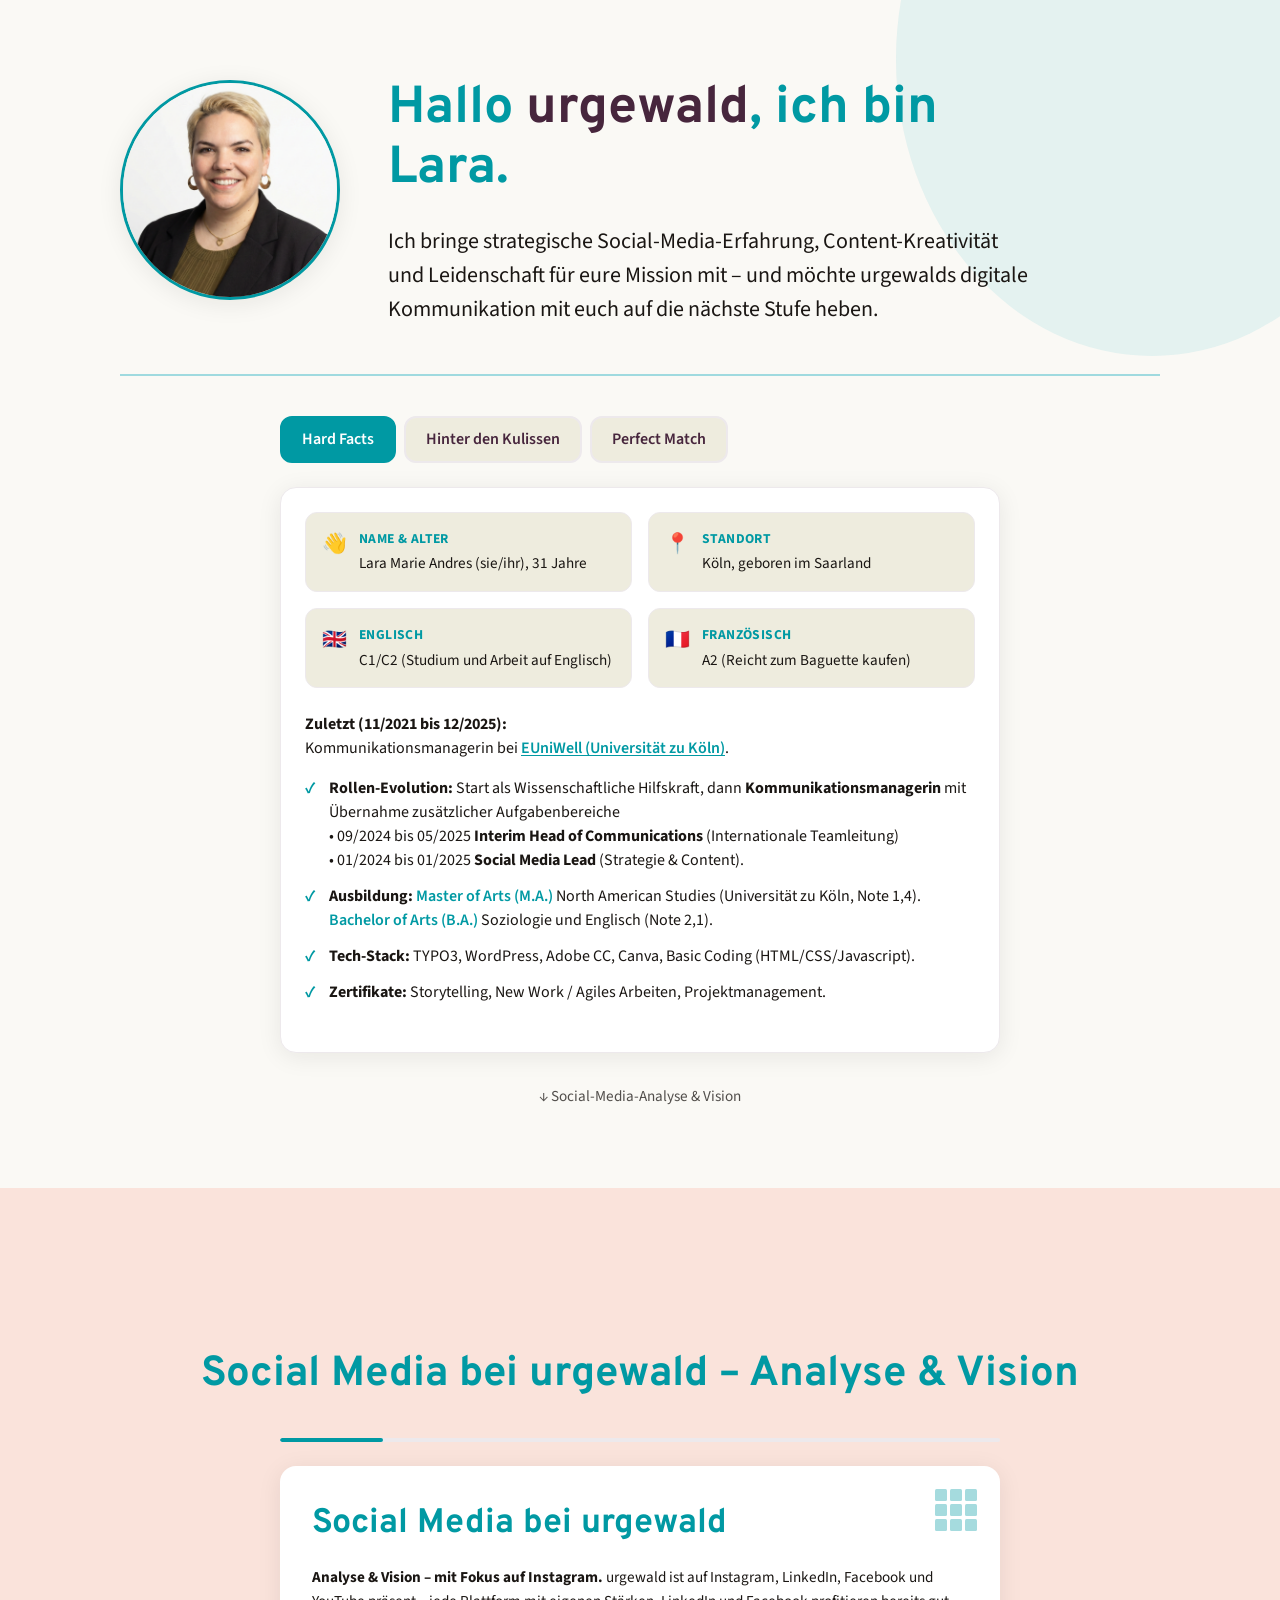
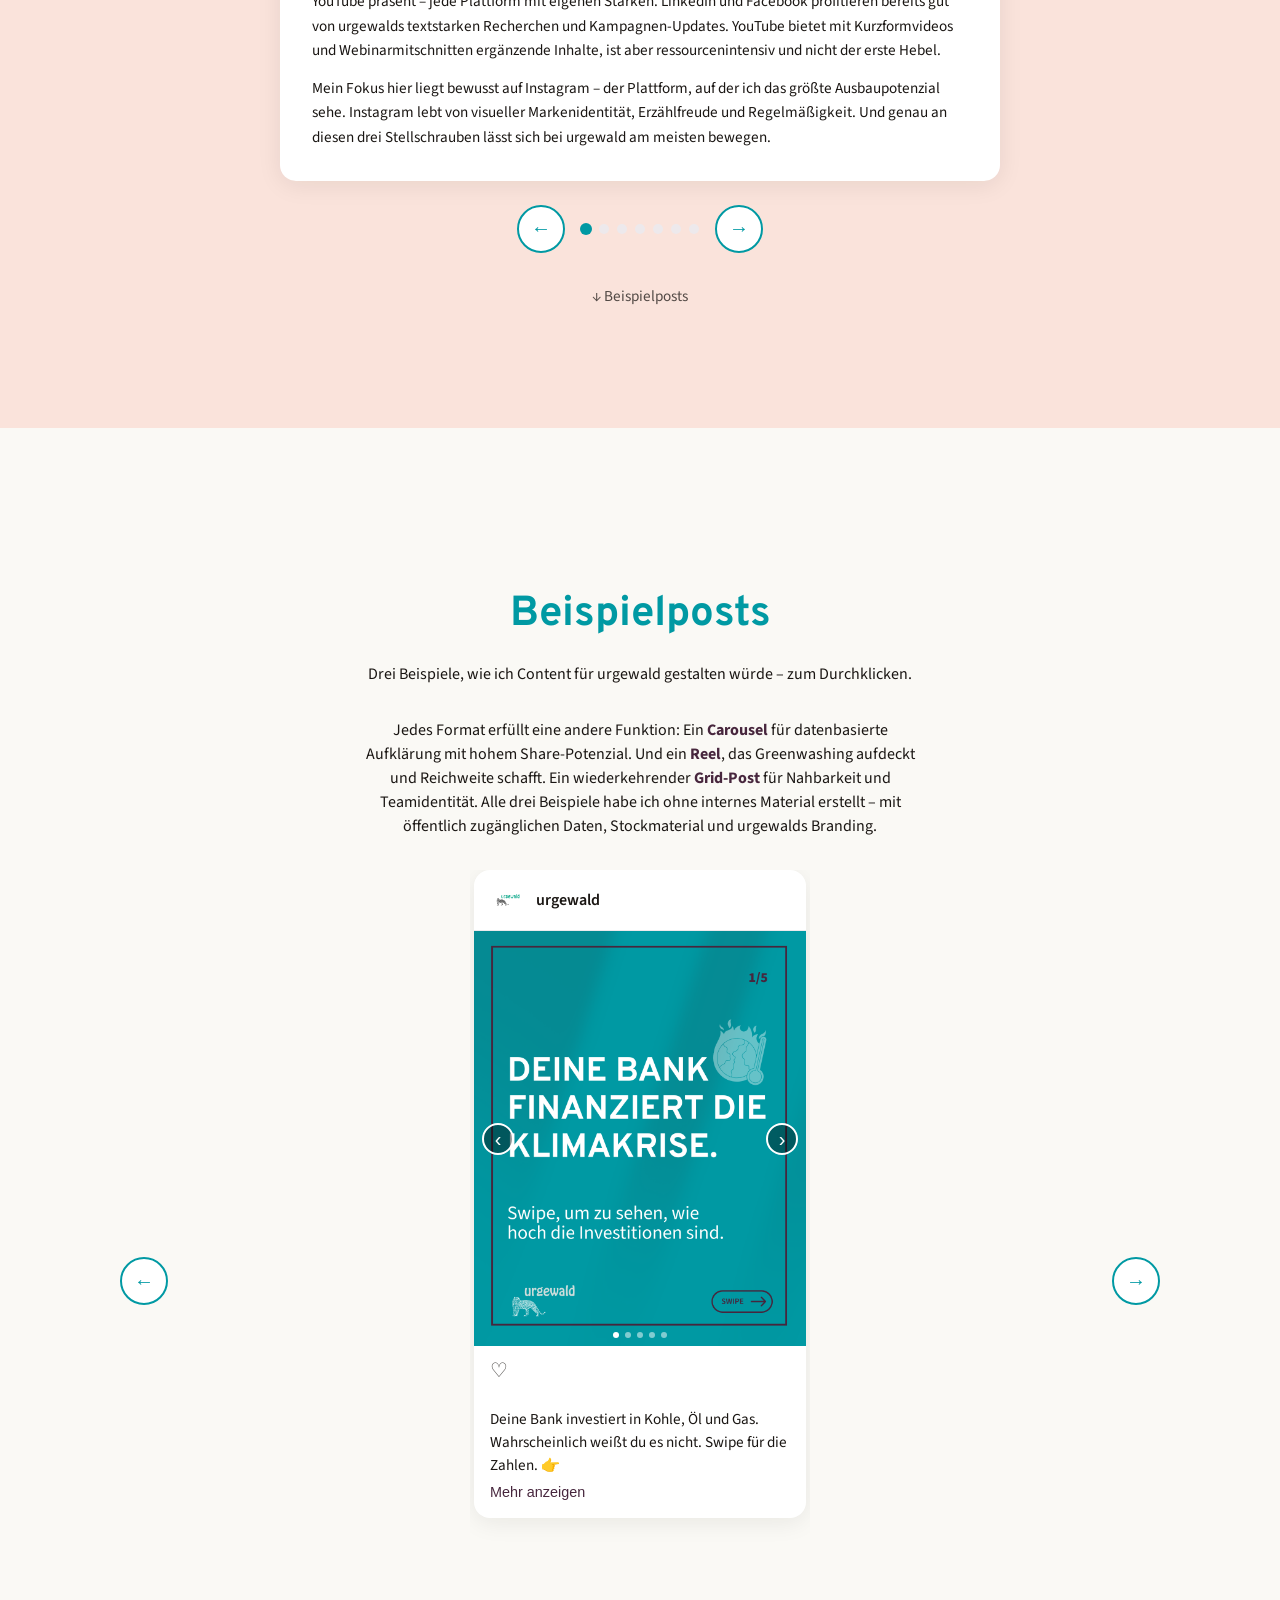
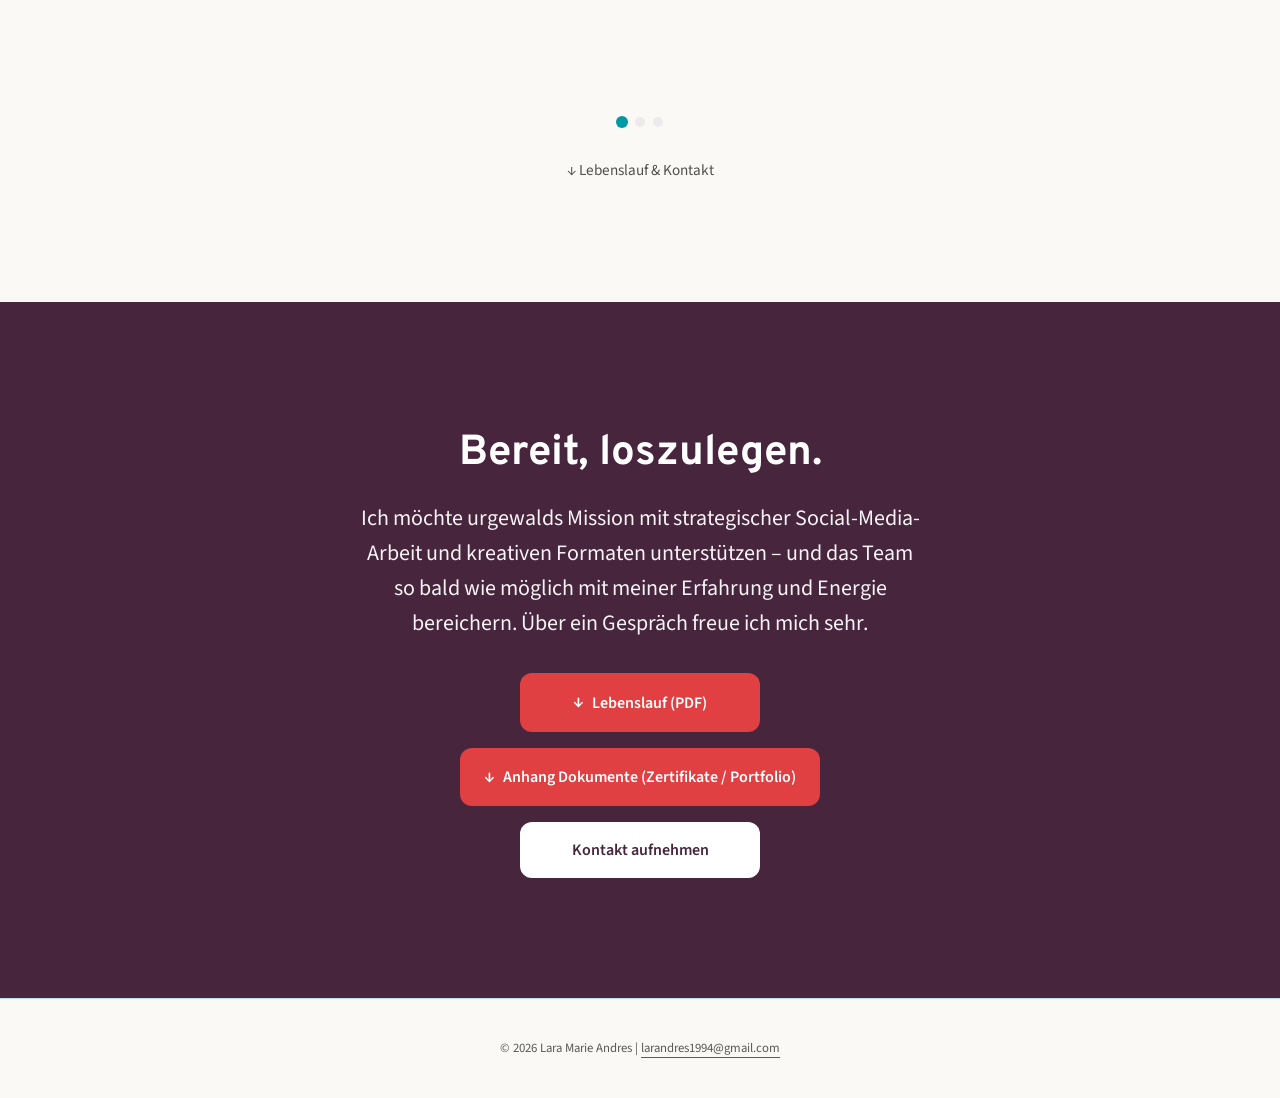
==== commit 492f8cf6: "Update language proficiency and availability details" ====
--- a/urgewald/index.html
+++ b/urgewald/index.html
@@ -66,7 +66,7 @@
                   <span class="info-icon">🇫🇷</span>
                   <div class="info-content">
                     <strong>Französisch</strong>
-                    <span>A2 (Reicht für Baguette)</span>
+                    <span>A2 (Reicht zum Baguette kaufen)</span>
                   </div>
                 </div>
               </div>
@@ -114,7 +114,7 @@
               <p>Köln ist meine Homebase. Ich suche eine Aufgabe mit <span class="highlight">Wirkung</span> – genau wie bei urgewald.</p>
               <ul class="check-list">
                 <li><strong>Das Umfeld:</strong> Meine Wurzeln liegen im Non-Profit-Sektor. Ein <strong>wertebasiertes</strong> Team wie eures reizt mich besonders.</li>
-                <li><strong>Ort & Modus:</strong> Köln passt perfekt. <strong>Hybrid & Remote</strong> sind für mich selbstverständlich – und zu Protesten oder Terminen reise ich gerne.</li>
+                <li><strong>Ort & Modus:</strong> Köln passt perfekt. <strong>Hybrid & Remote</strong> sind für mich selbstverständlich – und zu Terminen reise ich gerne.</li>
                 <li><strong>Die Kultur:</strong> Offenheit, Humor und der Wille, Dinge besser zu machen – das lebe ich. Lösungsorientierte Kritik und strukturiertes Feedback schätze ich.</li>
               </ul>
               <div class="availability-box">
@@ -133,7 +133,7 @@
                   <div class="availability-card">
                     <span class="availability-icon">🚄</span>
                     <span class="availability-label">Reisebereitschaft</span>
-                    <span class="availability-value">Ja, gerne für Proteste und Termine</span>
+                    <span class="availability-value">Ja, kein Problem</span>
                   </div>
                 </div>
               </div>
@@ -248,7 +248,7 @@
                 <div class="slide-body">
                   <p>Ein guter Start heißt für mich: Zuerst zuhören, dann gestalten.</p>
                   <p><strong>Monat 1 – Verstehen.</strong> Gespräche mit dem Medien-Team, den Campaigner*innen und der Geschäftsführung. Welche Kampagnen stehen an? Was hat funktioniert, was nicht? Wie sieht der Workflow aus? Parallel: Audit aller Social-Media-Kanäle – Zahlen, Formate, Zielgruppen, Posting-Frequenz.</p>
-                  <p><strong>Monat 2–3 – Grundlagen legen.</strong> Content-Strategie entwickeln. Erste eigene Formatserien pilotieren und die Posting-Frequenz schrittweise hochfahren. Redaktionsprozesse etablieren, die zum Team passen – nachhaltig produzierbar, nicht auf Burnout gebaut.</p>
+                  <p><strong>Monat 2–3 – Grundlagen legen.</strong> Content-Strategie entwickeln. Erste eigene Formatserien pilotieren und die Posting-Frequenz schrittweise hochfahren. Redaktionsprozesse etablieren, die zum Team passen – nachhaltig produzierbar und konstant.</p>
                   <p><strong>Monat 4–6 – Skalieren und lernen.</strong> Formate anhand erster Performance-Daten optimieren. Neue Erzählformen testen. Influencer*innen-Kooperationen anstoßen. Erste Erfolge sichtbar machen – intern wie extern.</p>
                   <p>Aus meiner Erfahrung bei EUniWell weiß ich: Der Aufbau von Social-Media-Kanälen braucht Geduld – die ersten Monate sind selten spektakulär. Aber mit klarer Strategie, starken Formaten und dem Netzwerk, das urgewald bereits hat, bin ich überzeugt, dass die Wachstumskurve kommen wird.</p>
                 </div>
